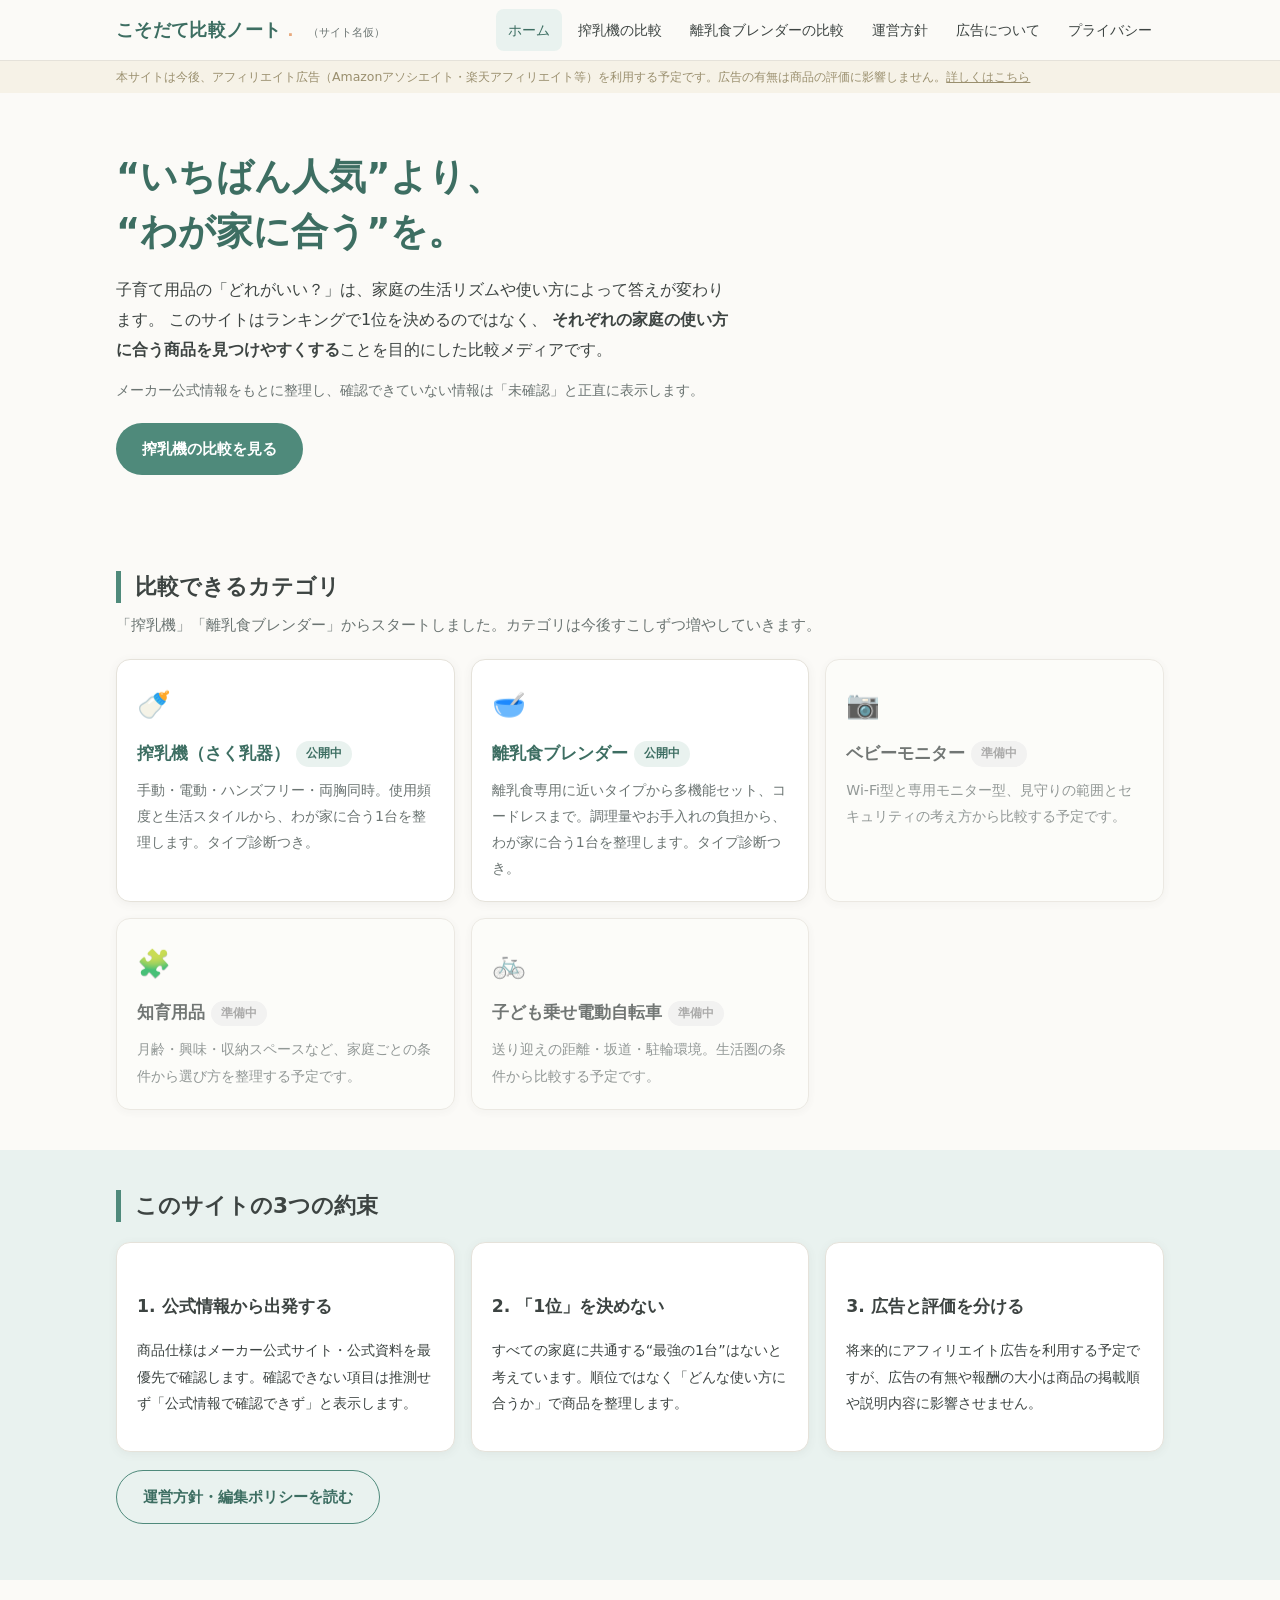
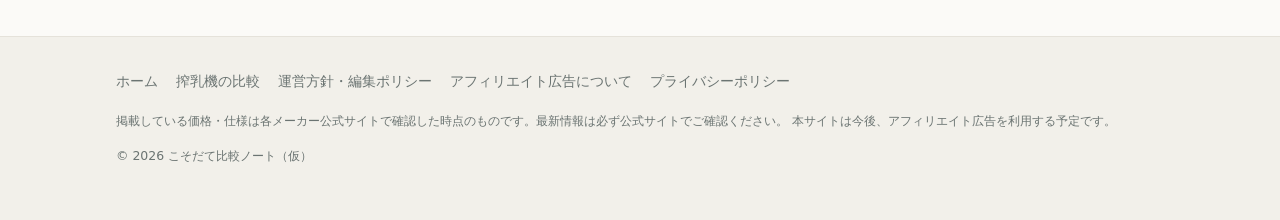
==== public/index.html @ f0be1134 "Initial childcare compare site" ====
<!DOCTYPE html>
<html lang="ja">
<head>
<meta charset="UTF-8">
<meta name="viewport" content="width=device-width, initial-scale=1">
<title>こそだて比較ノート（仮）｜“いちばん人気”より、“わが家に合う”を。</title>
<meta name="description" content="子育て用品の「どれがいい？」は家庭の使い方で答えが変わります。ランキングで1位を決めるのではなく、わが家の使い方に合う商品を見つけるための比較メディアです。">
<link rel="stylesheet" href="assets/css/style.css">
</head>
<body>

<header class="site-header">
  <div class="container header-inner">
    <a class="brand" href="index.html">
      <span class="brand-logo">こそだて比較ノート<span class="brand-dot">．</span></span>
      <span class="brand-tag">（サイト名仮）</span>
    </a>
    <button class="nav-toggle" aria-expanded="false" aria-controls="global-nav">メニュー ☰</button>
    <nav class="global-nav" id="global-nav" aria-label="サイト内メニュー">
      <ul>
        <li><a href="index.html">ホーム</a></li>
        <li><a href="sakunyuki.html">搾乳機の比較</a></li>
        <li><a href="blender.html">離乳食ブレンダーの比較</a></li>
        <li><a href="about.html">運営方針</a></li>
        <li><a href="ads-policy.html">広告について</a></li>
        <li><a href="privacy.html">プライバシー</a></li>
      </ul>
    </nav>
  </div>
</header>

<div class="pr-note">
  <div class="container">
    本サイトは今後、アフィリエイト広告（Amazonアソシエイト・楽天アフィリエイト等）を利用する予定です。広告の有無は商品の評価に影響しません。<a href="ads-policy.html">詳しくはこちら</a>
  </div>
</div>

<main>

  <!-- ヒーロー -->
  <section class="hero">
    <div class="container">
      <h1 class="hero-copy">“いちばん人気”より、<br>“わが家に合う”を。</h1>
      <p class="hero-lead">
        子育て用品の「どれがいい？」は、家庭の生活リズムや使い方によって答えが変わります。
        このサイトはランキングで1位を決めるのではなく、
        <strong>それぞれの家庭の使い方に合う商品を見つけやすくする</strong>ことを目的にした比較メディアです。
      </p>
      <p class="hero-sub">メーカー公式情報をもとに整理し、確認できていない情報は「未確認」と正直に表示します。</p>
      <p style="margin-top:20px;">
        <a class="btn btn-primary" href="sakunyuki.html">搾乳機の比較を見る</a>
      </p>
    </div>
  </section>

  <!-- カテゴリ -->
  <section class="section">
    <div class="container">
      <h2 class="section-title">比較できるカテゴリ</h2>
      <p class="section-lead">「搾乳機」「離乳食ブレンダー」からスタートしました。カテゴリは今後すこしずつ増やしていきます。</p>

      <div class="card-grid">
        <a class="card category-card" href="sakunyuki.html" style="text-decoration:none;">
          <span class="cat-emoji" aria-hidden="true">🍼</span>
          <h3>搾乳機（さく乳器） <span class="badge badge-open">公開中</span></h3>
          <p>手動・電動・ハンズフリー・両胸同時。使用頻度と生活スタイルから、わが家に合う1台を整理します。タイプ診断つき。</p>
        </a>

        <a class="card category-card" href="blender.html" style="text-decoration:none;">
          <span class="cat-emoji" aria-hidden="true">🥣</span>
          <h3>離乳食ブレンダー <span class="badge badge-open">公開中</span></h3>
          <p>離乳食専用に近いタイプから多機能セット、コードレスまで。調理量やお手入れの負担から、わが家に合う1台を整理します。タイプ診断つき。</p>
        </a>

        <div class="card category-card is-coming" aria-disabled="true">
          <span class="cat-emoji" aria-hidden="true">📷</span>
          <h3>ベビーモニター <span class="badge badge-soon">準備中</span></h3>
          <p>Wi-Fi型と専用モニター型、見守りの範囲とセキュリティの考え方から比較する予定です。</p>
        </div>

        <div class="card category-card is-coming" aria-disabled="true">
          <span class="cat-emoji" aria-hidden="true">🧩</span>
          <h3>知育用品 <span class="badge badge-soon">準備中</span></h3>
          <p>月齢・興味・収納スペースなど、家庭ごとの条件から選び方を整理する予定です。</p>
        </div>

        <div class="card category-card is-coming" aria-disabled="true">
          <span class="cat-emoji" aria-hidden="true">🚲</span>
          <h3>子ども乗せ電動自転車 <span class="badge badge-soon">準備中</span></h3>
          <p>送り迎えの距離・坂道・駐輪環境。生活圏の条件から比較する予定です。</p>
        </div>
      </div>
    </div>
  </section>

  <!-- サイトの考え方 -->
  <section class="section section-alt">
    <div class="container">
      <h2 class="section-title">このサイトの3つの約束</h2>
      <div class="card-grid">
        <div class="card">
          <h3>1. 公式情報から出発する</h3>
          <p style="font-size:0.9rem;">商品仕様はメーカー公式サイト・公式資料を最優先で確認します。確認できない項目は推測せず「公式情報で確認できず」と表示します。</p>
        </div>
        <div class="card">
          <h3>2. 「1位」を決めない</h3>
          <p style="font-size:0.9rem;">すべての家庭に共通する“最強の1台”はないと考えています。順位ではなく「どんな使い方に合うか」で商品を整理します。</p>
        </div>
        <div class="card">
          <h3>3. 広告と評価を分ける</h3>
          <p style="font-size:0.9rem;">将来的にアフィリエイト広告を利用する予定ですが、広告の有無や報酬の大小は商品の掲載順や説明内容に影響させません。</p>
        </div>
      </div>
      <p style="margin-top:18px;">
        <a class="btn btn-ghost" href="about.html">運営方針・編集ポリシーを読む</a>
      </p>
    </div>
  </section>

</main>

<footer class="site-footer">
  <div class="container">
    <nav class="footer-nav" aria-label="フッターメニュー">
      <ul>
        <li><a href="index.html">ホーム</a></li>
        <li><a href="sakunyuki.html">搾乳機の比較</a></li>
        <li><a href="about.html">運営方針・編集ポリシー</a></li>
        <li><a href="ads-policy.html">アフィリエイト広告について</a></li>
        <li><a href="privacy.html">プライバシーポリシー</a></li>
      </ul>
    </nav>
    <p class="footer-note">
      掲載している価格・仕様は各メーカー公式サイトで確認した時点のものです。最新情報は必ず公式サイトでご確認ください。
      本サイトは今後、アフィリエイト広告を利用する予定です。
    </p>
    <p class="copyright">© <span id="copyright-year">2026</span> こそだて比較ノート（仮）</p>
  </div>
</footer>

<script src="assets/js/main.js"></script>
</body>
</html>
---- public/assets/css/style.css ----
/* =========================================================
   childcare-compare-site（仮称）共通スタイル
   コンセプト: やさしい・清潔感・可愛すぎない・スマホ最優先
   ========================================================= */

:root {
  /* カラーパレット（やわらかいグリーン×クリーム×スミ色） */
  --c-bg: #fbfaf7;          /* ベース背景（クリーム寄りの白） */
  --c-surface: #ffffff;     /* カード背景 */
  --c-ink: #3d4442;         /* 本文（真っ黒を避けたスミ色） */
  --c-ink-soft: #6b7472;    /* 補足テキスト */
  --c-primary: #4f8a7b;     /* メイン（落ち着いたグリーン） */
  --c-primary-deep: #3d6e62;
  --c-primary-pale: #e9f2ef;
  --c-accent: #e8a87c;      /* アクセント（くすみアプリコット） */
  --c-accent-pale: #fbf0e7;
  --c-line: #e5e2da;        /* 罫線 */
  --c-note: #9a8f6e;        /* 注記 */
  --c-note-bg: #f6f2e7;     /* 注記背景 */
  --c-unverified: #8d8d8d;  /* 未確認バッジ */
  --c-unverified-bg: #efefef;
  --radius: 14px;
  --radius-s: 8px;
  --shadow: 0 2px 10px rgba(80, 90, 85, 0.07);
  --maxw: 1080px;
}

* { box-sizing: border-box; }

html { scroll-behavior: smooth; scroll-padding-top: 72px; }

body {
  margin: 0;
  background: var(--c-bg);
  color: var(--c-ink);
  font-family: "Hiragino Kaku Gothic ProN", "Hiragino Sans", "Yu Gothic UI",
    "Yu Gothic", "Meiryo", system-ui, -apple-system, sans-serif;
  font-size: 16px;
  line-height: 1.85;
  -webkit-text-size-adjust: 100%;
}

img { max-width: 100%; height: auto; }

a { color: var(--c-primary-deep); }
a:hover { opacity: 0.85; }

.container { max-width: var(--maxw); margin: 0 auto; padding: 0 16px; }

/* ---------- ヘッダー ---------- */
.site-header {
  position: sticky; top: 0; z-index: 50;
  background: rgba(251, 250, 247, 0.94);
  backdrop-filter: blur(6px);
  border-bottom: 1px solid var(--c-line);
}
.header-inner {
  display: flex; align-items: center; justify-content: space-between;
  gap: 12px; min-height: 60px;
}
.brand { display: flex; align-items: baseline; gap: 8px; text-decoration: none; }
.brand-logo {
  font-weight: 700; font-size: 1.15rem; color: var(--c-primary-deep);
  letter-spacing: 0.02em;
}
.brand-logo .brand-dot { color: var(--c-accent); }
.brand-tag { font-size: 0.7rem; color: var(--c-ink-soft); }

.global-nav ul {
  display: flex; gap: 4px; list-style: none; margin: 0; padding: 0;
}
.global-nav a {
  display: block; padding: 8px 12px; border-radius: var(--radius-s);
  text-decoration: none; font-size: 0.9rem; color: var(--c-ink);
}
.global-nav a:hover, .global-nav a[aria-current="page"] {
  background: var(--c-primary-pale); color: var(--c-primary-deep); opacity: 1;
}

.nav-toggle {
  display: none; border: 1px solid var(--c-line); background: var(--c-surface);
  border-radius: var(--radius-s); padding: 8px 12px; font-size: 0.85rem;
  color: var(--c-ink); cursor: pointer;
}

@media (max-width: 760px) {
  .nav-toggle { display: inline-block; }
  .global-nav { display: none; width: 100%; }
  .global-nav.is-open { display: block; padding-bottom: 10px; }
  .global-nav ul { flex-direction: column; }
  .header-inner { flex-wrap: wrap; }
}

/* ---------- PR表記バー ---------- */
.pr-note {
  background: var(--c-note-bg); color: var(--c-note);
  font-size: 0.78rem; line-height: 1.6;
  padding: 6px 0;
}
.pr-note a { color: inherit; }

/* ---------- ヒーロー ---------- */
.hero { padding: 56px 0 40px; }
.hero-copy {
  font-size: clamp(1.5rem, 4.5vw, 2.3rem);
  font-weight: 700; line-height: 1.5; margin: 0 0 16px;
  color: var(--c-primary-deep);
}
.hero-lead { max-width: 620px; color: var(--c-ink); margin: 0 0 8px; }
.hero-sub { font-size: 0.85rem; color: var(--c-ink-soft); }

/* ---------- セクション共通 ---------- */
.section { padding: 40px 0; }
.section-alt { background: var(--c-primary-pale); }
.section-title {
  font-size: 1.35rem; font-weight: 700; margin: 0 0 8px;
  padding-left: 14px; border-left: 5px solid var(--c-primary);
  line-height: 1.5;
}
.section-lead { color: var(--c-ink-soft); font-size: 0.92rem; margin-top: 0; }

h3 { font-size: 1.08rem; margin: 1.6em 0 0.6em; }
h4 { font-size: 1rem; margin: 1.4em 0 0.4em; }

/* ---------- カード ---------- */
.card {
  background: var(--c-surface); border: 1px solid var(--c-line);
  border-radius: var(--radius); box-shadow: var(--shadow);
  padding: 20px;
}
.card-grid {
  display: grid; gap: 16px;
  grid-template-columns: repeat(auto-fill, minmax(260px, 1fr));
  margin-top: 20px;
}

.category-card { display: flex; flex-direction: column; gap: 8px; }
.category-card h3 { margin: 0; font-size: 1.05rem; }
.category-card p { margin: 0; font-size: 0.88rem; color: var(--c-ink-soft); flex: 1; }
.category-card .cat-emoji { font-size: 1.7rem; }
.category-card.is-coming { opacity: 0.72; background: #fdfdfb; }

.badge {
  display: inline-block; font-size: 0.72rem; font-weight: 600;
  padding: 2px 10px; border-radius: 999px; vertical-align: middle;
}
.badge-open { background: var(--c-primary-pale); color: var(--c-primary-deep); }
.badge-soon { background: var(--c-unverified-bg); color: var(--c-unverified); }
.badge-new { background: var(--c-accent-pale); color: #b0713e; }

/* ボタン */
.btn {
  display: inline-block; text-decoration: none; text-align: center;
  border-radius: 999px; padding: 12px 26px; font-weight: 600;
  font-size: 0.95rem; border: none; cursor: pointer;
  transition: transform 0.06s ease;
}
.btn:active { transform: scale(0.98); }
.btn-primary { background: var(--c-primary); color: #fff; }
.btn-primary:hover { background: var(--c-primary-deep); opacity: 1; }
.btn-ghost {
  background: transparent; color: var(--c-primary-deep);
  border: 1.5px solid var(--c-primary);
}

/* ---------- 記事本文 ---------- */
.article { max-width: 780px; }
.article p { margin: 0.9em 0; }
.article ul { padding-left: 1.3em; }
.article li { margin: 0.35em 0; }

.note-box {
  background: var(--c-note-bg); border-radius: var(--radius-s);
  padding: 14px 16px; font-size: 0.85rem; color: #7a7052;
  margin: 18px 0;
}
.info-box {
  background: var(--c-primary-pale); border-radius: var(--radius-s);
  padding: 14px 16px; font-size: 0.9rem; margin: 18px 0;
}

/* ---------- タイプ解説 ---------- */
.type-grid {
  display: grid; gap: 14px;
  grid-template-columns: repeat(auto-fill, minmax(240px, 1fr));
  margin: 18px 0;
}
.type-card { padding: 16px; }
.type-card h3 { margin: 0 0 6px; font-size: 1rem; color: var(--c-primary-deep); }
.type-card p { margin: 0; font-size: 0.87rem; }
.type-card .type-meta { font-size: 0.78rem; color: var(--c-ink-soft); display: block; margin-top: 8px; }

/* ---------- 比較表 ---------- */
.table-scroll {
  overflow-x: auto;
  -webkit-overflow-scrolling: touch;
  border: 1px solid var(--c-line);
  border-radius: var(--radius-s);
  background: var(--c-surface);
}
.table-scroll-hint {
  font-size: 0.78rem; color: var(--c-ink-soft); margin: 6px 2px;
}
.compare-table {
  border-collapse: collapse; width: 100%; min-width: 1180px;
  font-size: 0.85rem; line-height: 1.6;
}
.compare-table th, .compare-table td {
  border-bottom: 1px solid var(--c-line);
  border-right: 1px solid #f0eee8;
  padding: 10px 12px; text-align: left; vertical-align: top;
}
.compare-table thead th {
  background: var(--c-primary-pale); color: var(--c-primary-deep);
  font-size: 0.8rem; white-space: nowrap; position: sticky; top: 0;
}
.compare-table tbody th {
  background: #fdfcf9; font-weight: 600; min-width: 11em;
  position: sticky; left: 0; box-shadow: 1px 0 0 var(--c-line);
}
.compare-table .row-label { white-space: nowrap; }

.chip-unverified, .chip-recheck {
  display: inline-block; font-size: 0.72rem; padding: 1px 8px;
  border-radius: 999px; white-space: nowrap;
}
.chip-unverified { background: var(--c-unverified-bg); color: var(--c-unverified); }
.chip-recheck { background: var(--c-accent-pale); color: #b0713e; }

/* ---------- 商品カード ---------- */
.product-card { margin-top: 22px; scroll-margin-top: 80px; }
.product-head { display: flex; flex-wrap: wrap; align-items: baseline; gap: 8px 12px; }
.product-head h3 { margin: 0; font-size: 1.1rem; }
.product-maker { font-size: 0.82rem; color: var(--c-ink-soft); }
.product-price { font-weight: 700; color: var(--c-primary-deep); font-size: 0.95rem; }
.product-price small { font-weight: 400; color: var(--c-ink-soft); }

.spec-list {
  display: grid; grid-template-columns: repeat(auto-fill, minmax(230px, 1fr));
  gap: 4px 18px; list-style: none; margin: 12px 0; padding: 0;
  font-size: 0.86rem;
}
.spec-list li { padding-left: 1.1em; text-indent: -1.1em; }
.spec-list li::before { content: "・"; color: var(--c-primary); }

.fit-box {
  background: var(--c-primary-pale); border-radius: var(--radius-s);
  padding: 10px 14px; font-size: 0.87rem; margin-top: 10px;
}
.fit-box strong { color: var(--c-primary-deep); }

/* 購入リンク仮置き */
.shoplinks {
  display: flex; flex-wrap: wrap; gap: 8px; margin-top: 14px;
  align-items: center;
}
.shoplink {
  display: inline-block; padding: 9px 16px; border-radius: 999px;
  font-size: 0.83rem; font-weight: 600; text-decoration: none;
  border: 1.5px dashed #c9c5bb; color: #8f8b81; background: #faf9f6;
  cursor: default;
}
.shoplink-note { font-size: 0.75rem; color: var(--c-ink-soft); }

/* ---------- 診断 ---------- */
.quiz {
  background: var(--c-surface); border: 1px solid var(--c-line);
  border-radius: var(--radius); box-shadow: var(--shadow);
  padding: 22px; margin-top: 20px;
}
.quiz-progress { font-size: 0.8rem; color: var(--c-ink-soft); margin-bottom: 8px; }
.quiz-q { font-size: 1.05rem; font-weight: 700; margin: 0 0 14px; }
.quiz-options { display: grid; gap: 10px; }
.quiz-option {
  display: block; width: 100%; text-align: left;
  background: var(--c-bg); border: 1.5px solid var(--c-line);
  border-radius: var(--radius-s); padding: 12px 16px;
  font-size: 0.95rem; color: var(--c-ink); cursor: pointer;
  transition: border-color 0.12s ease, background 0.12s ease;
}
.quiz-option:hover, .quiz-option:focus-visible {
  border-color: var(--c-primary); background: var(--c-primary-pale);
}
.quiz-controls { margin-top: 16px; display: flex; gap: 10px; }
.quiz-restart {
  background: none; border: none; color: var(--c-ink-soft);
  font-size: 0.83rem; text-decoration: underline; cursor: pointer; padding: 4px;
}
.quiz-result-type {
  font-size: 1.2rem; font-weight: 700; color: var(--c-primary-deep);
  margin: 4px 0 10px;
}
.quiz-result-note { font-size: 0.8rem; color: var(--c-ink-soft); }
.quiz-candidates { display: grid; gap: 10px; margin: 14px 0; }
.quiz-candidate {
  border: 1px solid var(--c-line); border-radius: var(--radius-s);
  padding: 12px 14px; background: var(--c-bg);
  font-size: 0.9rem; text-decoration: none; color: var(--c-ink);
  display: block;
}
.quiz-candidate:hover { border-color: var(--c-primary); opacity: 1; }
.quiz-candidate strong { color: var(--c-primary-deep); }
.quiz-candidate span { display: block; font-size: 0.8rem; color: var(--c-ink-soft); }

/* ---------- FAQ ---------- */
.faq-item {
  background: var(--c-surface); border: 1px solid var(--c-line);
  border-radius: var(--radius-s); margin-top: 10px; overflow: hidden;
}
.faq-item summary {
  cursor: pointer; padding: 14px 16px; font-weight: 600; font-size: 0.95rem;
  list-style: none; position: relative; padding-right: 40px;
}
.faq-item summary::-webkit-details-marker { display: none; }
.faq-item summary::after {
  content: "＋"; position: absolute; right: 16px; top: 50%;
  transform: translateY(-50%); color: var(--c-primary); font-weight: 700;
}
.faq-item[open] summary::after { content: "－"; }
.faq-item .faq-a { padding: 0 16px 14px; font-size: 0.9rem; }
.faq-item summary .q-mark { color: var(--c-primary); margin-right: 6px; }

/* ---------- 出典 ---------- */
.sources { font-size: 0.82rem; }
.sources ul { padding-left: 1.2em; }
.sources li { margin: 0.3em 0; overflow-wrap: anywhere; }

/* ---------- 目次 ---------- */
.toc {
  background: var(--c-surface); border: 1px solid var(--c-line);
  border-radius: var(--radius-s); padding: 14px 18px; font-size: 0.88rem;
}
.toc-title { font-weight: 700; font-size: 0.85rem; color: var(--c-ink-soft); margin: 0 0 6px; }
.toc ol { margin: 0; padding-left: 1.4em; }
.toc li { margin: 0.25em 0; }
.toc a { text-decoration: none; }
.toc a:hover { text-decoration: underline; }

/* ---------- パンくず ---------- */
.breadcrumb { font-size: 0.78rem; color: var(--c-ink-soft); padding: 12px 0 0; }
.breadcrumb a { color: inherit; }
.breadcrumb ol { list-style: none; display: flex; flex-wrap: wrap; gap: 4px; margin: 0; padding: 0; }
.breadcrumb li + li::before { content: "›"; margin: 0 4px; }

/* ---------- フッター ---------- */
.site-footer {
  margin-top: 56px; background: #f2f0ea; border-top: 1px solid var(--c-line);
  padding: 32px 0 40px; font-size: 0.85rem; color: var(--c-ink-soft);
}
.footer-nav ul {
  list-style: none; display: flex; flex-wrap: wrap; gap: 6px 18px;
  margin: 0 0 14px; padding: 0;
}
.footer-nav a { color: var(--c-ink-soft); text-decoration: none; }
.footer-nav a:hover { text-decoration: underline; }
.footer-note { font-size: 0.78rem; }
.copyright { margin-top: 10px; font-size: 0.78rem; }

/* ---------- 印刷やアクセシビリティ ---------- */
@media (prefers-reduced-motion: reduce) {
  html { scroll-behavior: auto; }
}

/* スマホ微調整 */
@media (max-width: 560px) {
  body { font-size: 15.5px; }
  .hero { padding: 40px 0 28px; }
  .section { padding: 30px 0; }
  .card { padding: 16px; }
  .quiz { padding: 18px 16px; }
  .compare-table tbody th { min-width: 9em; }
}
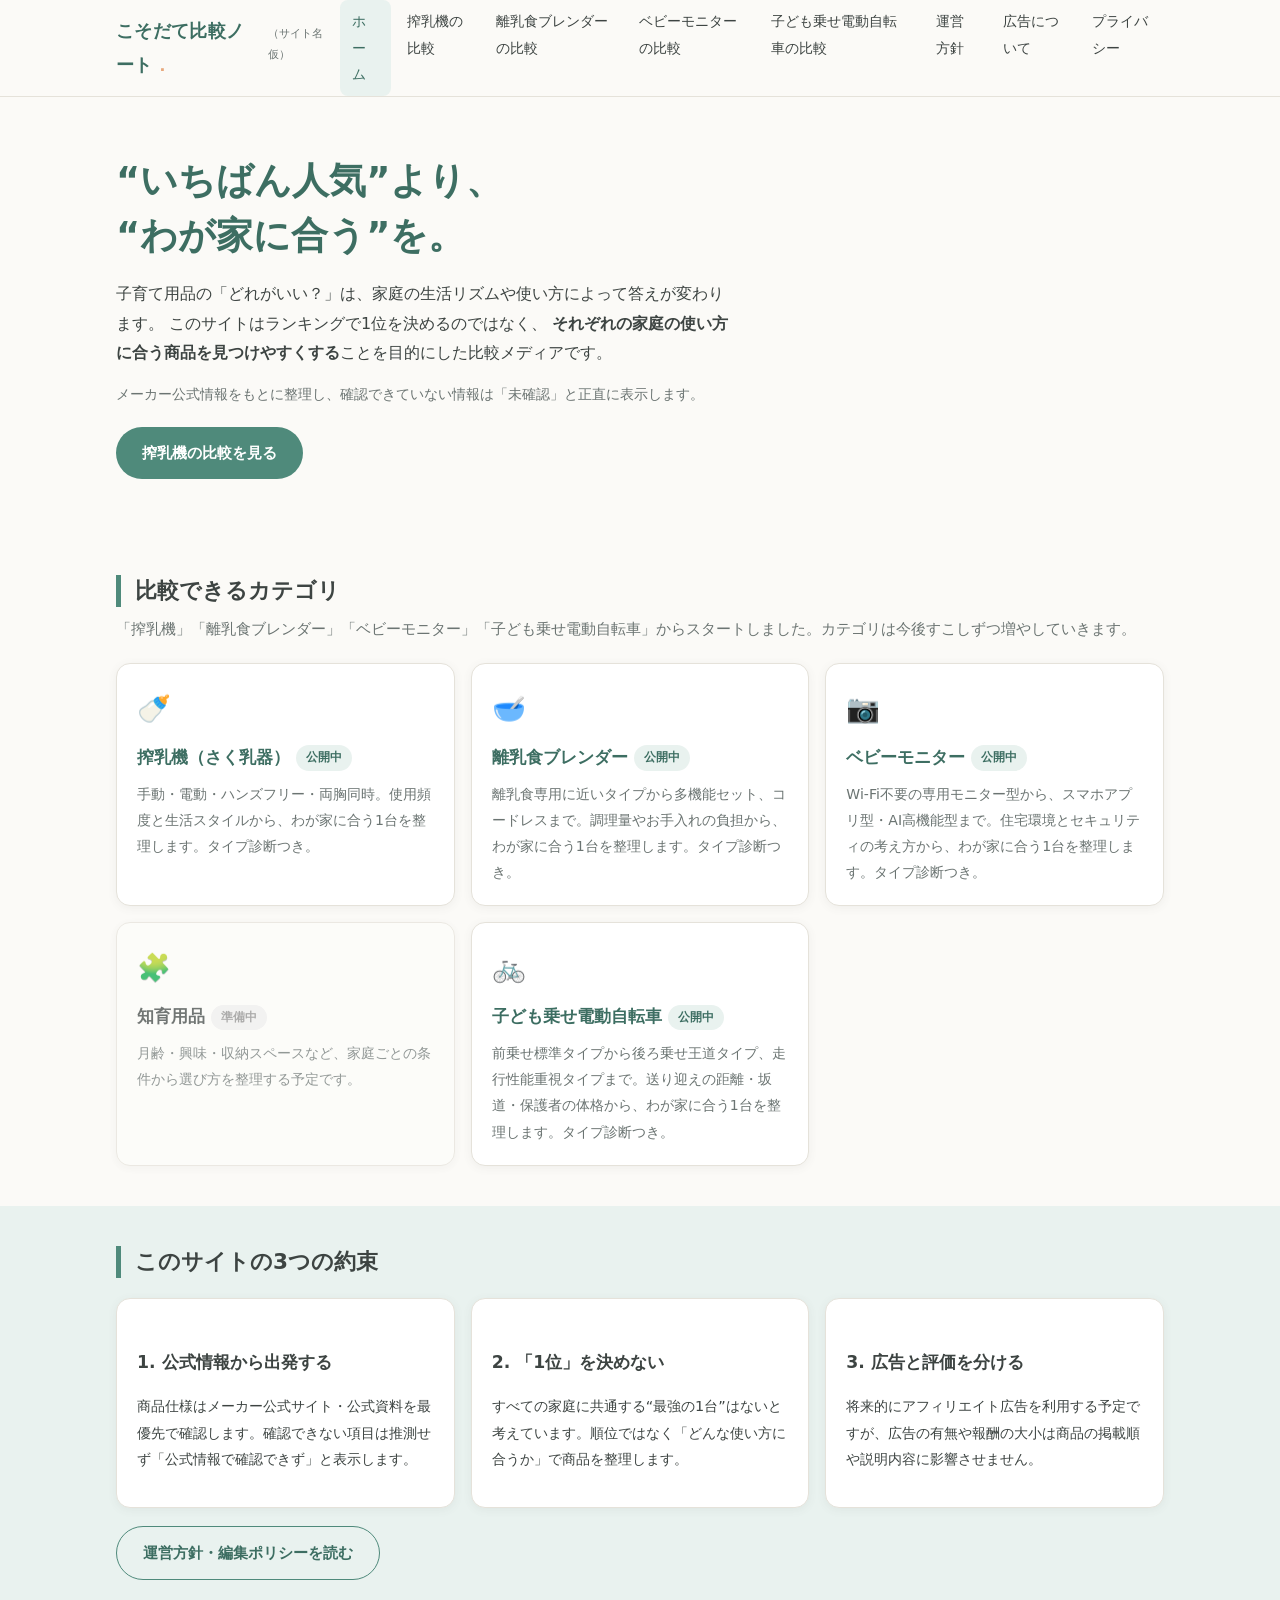
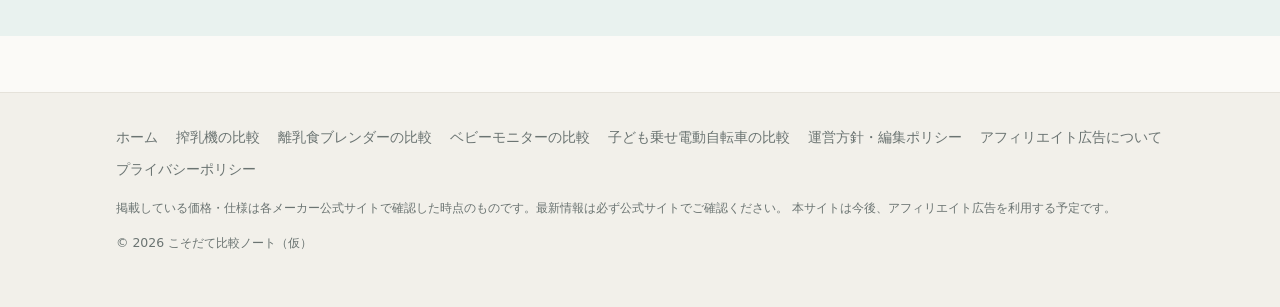
==== commit ef97f27f: "子育て比較サイト更新" ====
--- a/public/index.html
+++ b/public/index.html
@@ -21,6 +21,8 @@
         <li><a href="index.html">ホーム</a></li>
         <li><a href="sakunyuki.html">搾乳機の比較</a></li>
         <li><a href="blender.html">離乳食ブレンダーの比較</a></li>
+        <li><a href="babymonitor.html">ベビーモニターの比較</a></li>
+        <li><a href="kidsbike.html">子ども乗せ電動自転車の比較</a></li>
         <li><a href="about.html">運営方針</a></li>
         <li><a href="ads-policy.html">広告について</a></li>
         <li><a href="privacy.html">プライバシー</a></li>
@@ -28,12 +30,6 @@
     </nav>
   </div>
 </header>
-
-<div class="pr-note">
-  <div class="container">
-    本サイトは今後、アフィリエイト広告（Amazonアソシエイト・楽天アフィリエイト等）を利用する予定です。広告の有無は商品の評価に影響しません。<a href="ads-policy.html">詳しくはこちら</a>
-  </div>
-</div>
 
 <main>
 
@@ -57,7 +53,7 @@
   <section class="section">
     <div class="container">
       <h2 class="section-title">比較できるカテゴリ</h2>
-      <p class="section-lead">「搾乳機」「離乳食ブレンダー」からスタートしました。カテゴリは今後すこしずつ増やしていきます。</p>
+      <p class="section-lead">「搾乳機」「離乳食ブレンダー」「ベビーモニター」「子ども乗せ電動自転車」からスタートしました。カテゴリは今後すこしずつ増やしていきます。</p>
 
       <div class="card-grid">
         <a class="card category-card" href="sakunyuki.html" style="text-decoration:none;">
@@ -72,11 +68,11 @@
           <p>離乳食専用に近いタイプから多機能セット、コードレスまで。調理量やお手入れの負担から、わが家に合う1台を整理します。タイプ診断つき。</p>
         </a>
 
-        <div class="card category-card is-coming" aria-disabled="true">
+        <a class="card category-card" href="babymonitor.html" style="text-decoration:none;">
           <span class="cat-emoji" aria-hidden="true">📷</span>
-          <h3>ベビーモニター <span class="badge badge-soon">準備中</span></h3>
-          <p>Wi-Fi型と専用モニター型、見守りの範囲とセキュリティの考え方から比較する予定です。</p>
-        </div>
+          <h3>ベビーモニター <span class="badge badge-open">公開中</span></h3>
+          <p>Wi-Fi不要の専用モニター型から、スマホアプリ型・AI高機能型まで。住宅環境とセキュリティの考え方から、わが家に合う1台を整理します。タイプ診断つき。</p>
+        </a>
 
         <div class="card category-card is-coming" aria-disabled="true">
           <span class="cat-emoji" aria-hidden="true">🧩</span>
@@ -84,11 +80,11 @@
           <p>月齢・興味・収納スペースなど、家庭ごとの条件から選び方を整理する予定です。</p>
         </div>
 
-        <div class="card category-card is-coming" aria-disabled="true">
+        <a class="card category-card" href="kidsbike.html" style="text-decoration:none;">
           <span class="cat-emoji" aria-hidden="true">🚲</span>
-          <h3>子ども乗せ電動自転車 <span class="badge badge-soon">準備中</span></h3>
-          <p>送り迎えの距離・坂道・駐輪環境。生活圏の条件から比較する予定です。</p>
-        </div>
+          <h3>子ども乗せ電動自転車 <span class="badge badge-open">公開中</span></h3>
+          <p>前乗せ標準タイプから後ろ乗せ王道タイプ、走行性能重視タイプまで。送り迎えの距離・坂道・保護者の体格から、わが家に合う1台を整理します。タイプ診断つき。</p>
+        </a>
       </div>
     </div>
   </section>
@@ -125,6 +121,9 @@
       <ul>
         <li><a href="index.html">ホーム</a></li>
         <li><a href="sakunyuki.html">搾乳機の比較</a></li>
+        <li><a href="blender.html">離乳食ブレンダーの比較</a></li>
+        <li><a href="babymonitor.html">ベビーモニターの比較</a></li>
+        <li><a href="kidsbike.html">子ども乗せ電動自転車の比較</a></li>
         <li><a href="about.html">運営方針・編集ポリシー</a></li>
         <li><a href="ads-policy.html">アフィリエイト広告について</a></li>
         <li><a href="privacy.html">プライバシーポリシー</a></li>
--- a/public/assets/css/style.css
+++ b/public/assets/css/style.css
@@ -91,13 +91,21 @@
   .header-inner { flex-wrap: wrap; }
 }
 
-/* ---------- PR表記バー ---------- */
+/* ---------- PR表記バー（旧・ヘッダー直下版。現在は未使用） ---------- */
 .pr-note {
   background: var(--c-note-bg); color: var(--c-note);
   font-size: 0.78rem; line-height: 1.6;
   padding: 6px 0;
 }
 .pr-note a { color: inherit; }
+
+/* ---------- PR表記（控えめ・商品リンクエリア近接版） ---------- */
+.pr-note-inline {
+  font-size: 0.78rem;
+  color: var(--c-ink-soft);
+  margin: 4px 0 20px;
+}
+.pr-note-inline a { color: inherit; }
 
 /* ---------- ヒーロー ---------- */
 .hero { padding: 56px 0 40px; }
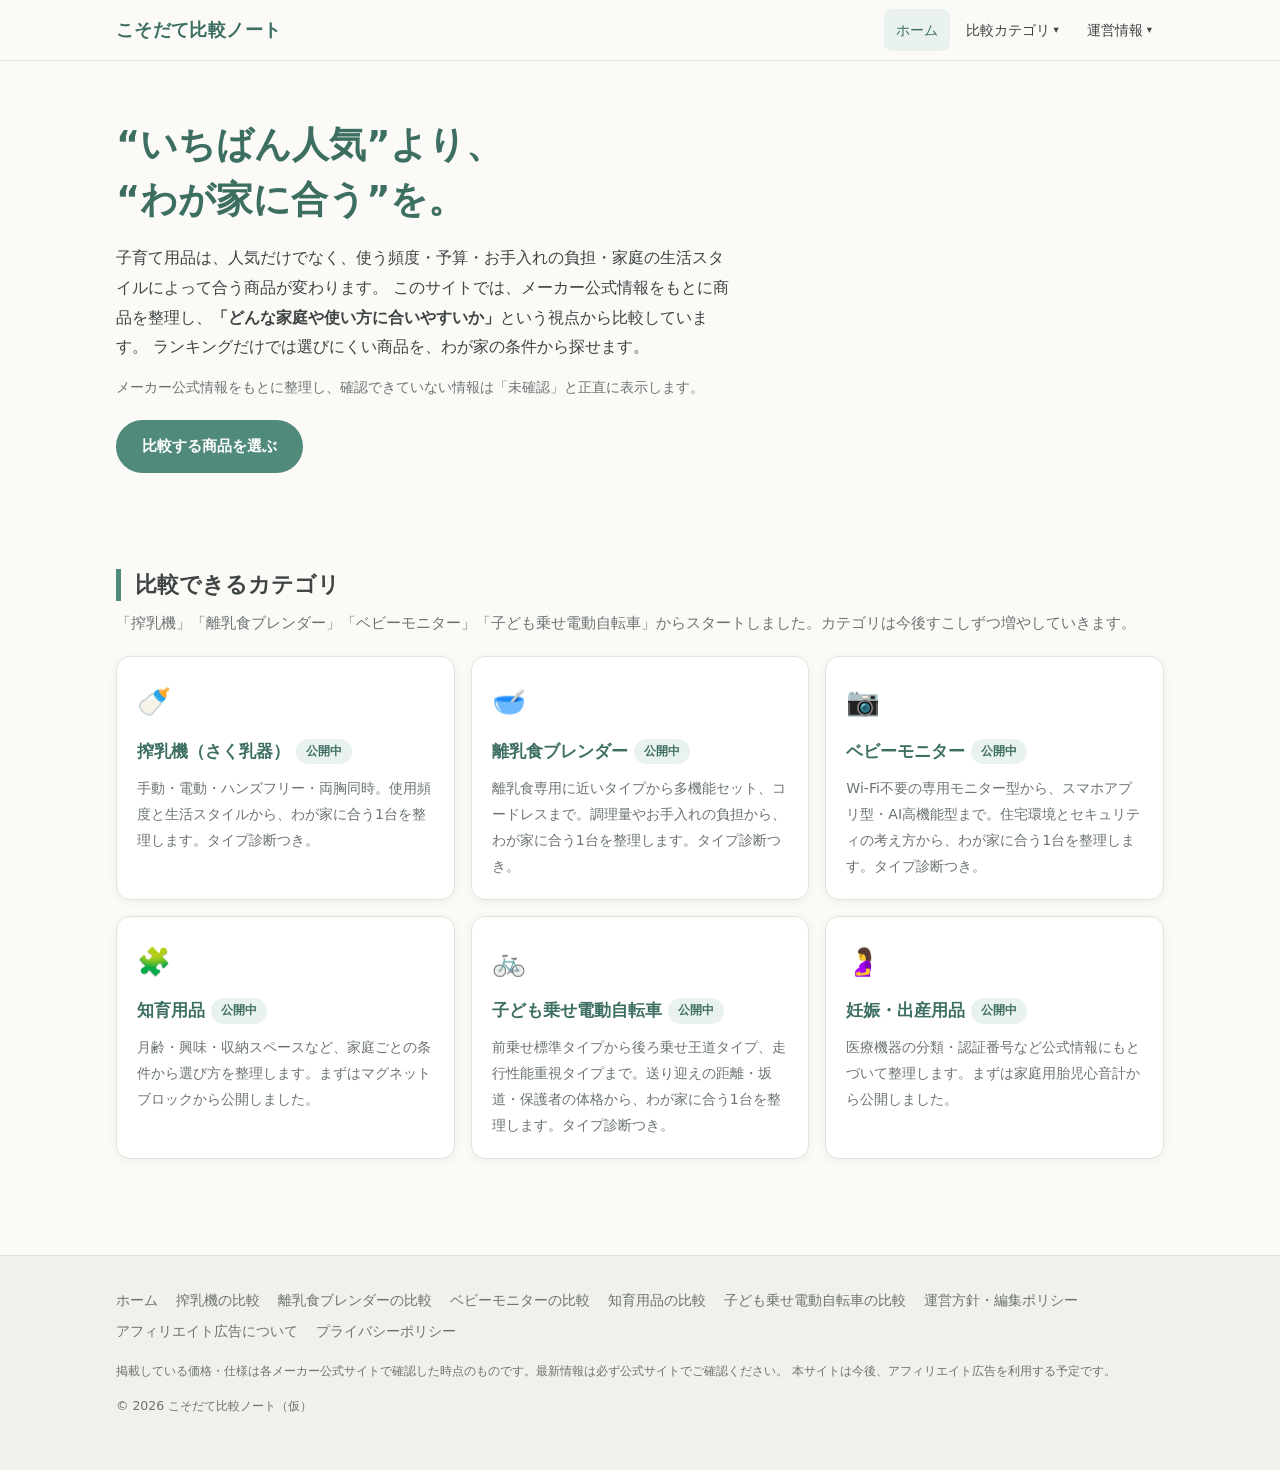
==== commit c4be7501: "比較ページ更新とアフィリエイトリンク追加" ====
--- a/public/index.html
+++ b/public/index.html
@@ -12,20 +12,30 @@
 <header class="site-header">
   <div class="container header-inner">
     <a class="brand" href="index.html">
-      <span class="brand-logo">こそだて比較ノート<span class="brand-dot">．</span></span>
-      <span class="brand-tag">（サイト名仮）</span>
+      <span class="brand-logo">こそだて比較ノート</span>
     </a>
     <button class="nav-toggle" aria-expanded="false" aria-controls="global-nav">メニュー ☰</button>
     <nav class="global-nav" id="global-nav" aria-label="サイト内メニュー">
       <ul>
         <li><a href="index.html">ホーム</a></li>
-        <li><a href="sakunyuki.html">搾乳機の比較</a></li>
-        <li><a href="blender.html">離乳食ブレンダーの比較</a></li>
-        <li><a href="babymonitor.html">ベビーモニターの比較</a></li>
-        <li><a href="kidsbike.html">子ども乗せ電動自転車の比較</a></li>
-        <li><a href="about.html">運営方針</a></li>
-        <li><a href="ads-policy.html">広告について</a></li>
-        <li><a href="privacy.html">プライバシー</a></li>
+        <li class="nav-has-sub">
+          <button class="nav-sub-toggle" aria-expanded="false">比較カテゴリ <span class="nav-caret" aria-hidden="true">▾</span></button>
+          <ul class="nav-submenu">
+            <li><a href="sakunyuki.html">搾乳機の比較</a></li>
+            <li><a href="blender.html">離乳食ブレンダーの比較</a></li>
+            <li><a href="babymonitor.html">ベビーモニターの比較</a></li>
+            <li><a href="chiiku.html">知育用品の比較</a></li>
+            <li><a href="kidsbike.html">子ども乗せ電動自転車の比較</a></li>
+          </ul>
+        </li>
+        <li class="nav-has-sub">
+          <button class="nav-sub-toggle" aria-expanded="false">運営情報 <span class="nav-caret" aria-hidden="true">▾</span></button>
+          <ul class="nav-submenu">
+            <li><a href="about.html">運営方針</a></li>
+            <li><a href="ads-policy.html">広告について</a></li>
+            <li><a href="privacy.html">プライバシー</a></li>
+          </ul>
+        </li>
       </ul>
     </nav>
   </div>
@@ -38,19 +48,19 @@
     <div class="container">
       <h1 class="hero-copy">“いちばん人気”より、<br>“わが家に合う”を。</h1>
       <p class="hero-lead">
-        子育て用品の「どれがいい？」は、家庭の生活リズムや使い方によって答えが変わります。
-        このサイトはランキングで1位を決めるのではなく、
-        <strong>それぞれの家庭の使い方に合う商品を見つけやすくする</strong>ことを目的にした比較メディアです。
+        子育て用品は、人気だけでなく、使う頻度・予算・お手入れの負担・家庭の生活スタイルによって合う商品が変わります。
+        このサイトでは、メーカー公式情報をもとに商品を整理し、<strong>「どんな家庭や使い方に合いやすいか」</strong>という視点から比較しています。
+        ランキングだけでは選びにくい商品を、わが家の条件から探せます。
       </p>
       <p class="hero-sub">メーカー公式情報をもとに整理し、確認できていない情報は「未確認」と正直に表示します。</p>
       <p style="margin-top:20px;">
-        <a class="btn btn-primary" href="sakunyuki.html">搾乳機の比較を見る</a>
+        <a class="btn btn-primary" href="#categories">比較する商品を選ぶ</a>
       </p>
     </div>
   </section>
 
   <!-- カテゴリ -->
-  <section class="section">
+  <section class="section" id="categories">
     <div class="container">
       <h2 class="section-title">比較できるカテゴリ</h2>
       <p class="section-lead">「搾乳機」「離乳食ブレンダー」「ベビーモニター」「子ども乗せ電動自転車」からスタートしました。カテゴリは今後すこしずつ増やしていきます。</p>
@@ -74,42 +84,24 @@
           <p>Wi-Fi不要の専用モニター型から、スマホアプリ型・AI高機能型まで。住宅環境とセキュリティの考え方から、わが家に合う1台を整理します。タイプ診断つき。</p>
         </a>
 
-        <div class="card category-card is-coming" aria-disabled="true">
+        <a class="card category-card" href="chiiku.html" style="text-decoration:none;">
           <span class="cat-emoji" aria-hidden="true">🧩</span>
-          <h3>知育用品 <span class="badge badge-soon">準備中</span></h3>
-          <p>月齢・興味・収納スペースなど、家庭ごとの条件から選び方を整理する予定です。</p>
-        </div>
+          <h3>知育用品 <span class="badge badge-open">公開中</span></h3>
+          <p>月齢・興味・収納スペースなど、家庭ごとの条件から選び方を整理します。まずはマグネットブロックから公開しました。</p>
+        </a>
 
         <a class="card category-card" href="kidsbike.html" style="text-decoration:none;">
           <span class="cat-emoji" aria-hidden="true">🚲</span>
           <h3>子ども乗せ電動自転車 <span class="badge badge-open">公開中</span></h3>
           <p>前乗せ標準タイプから後ろ乗せ王道タイプ、走行性能重視タイプまで。送り迎えの距離・坂道・保護者の体格から、わが家に合う1台を整理します。タイプ診断つき。</p>
         </a>
+
+        <a class="card category-card" href="ninshin-shussan.html" style="text-decoration:none;">
+          <span class="cat-emoji" aria-hidden="true">🤰</span>
+          <h3>妊娠・出産用品 <span class="badge badge-open">公開中</span></h3>
+          <p>医療機器の分類・認証番号など公式情報にもとづいて整理します。まずは家庭用胎児心音計から公開しました。</p>
+        </a>
       </div>
-    </div>
-  </section>
-
-  <!-- サイトの考え方 -->
-  <section class="section section-alt">
-    <div class="container">
-      <h2 class="section-title">このサイトの3つの約束</h2>
-      <div class="card-grid">
-        <div class="card">
-          <h3>1. 公式情報から出発する</h3>
-          <p style="font-size:0.9rem;">商品仕様はメーカー公式サイト・公式資料を最優先で確認します。確認できない項目は推測せず「公式情報で確認できず」と表示します。</p>
-        </div>
-        <div class="card">
-          <h3>2. 「1位」を決めない</h3>
-          <p style="font-size:0.9rem;">すべての家庭に共通する“最強の1台”はないと考えています。順位ではなく「どんな使い方に合うか」で商品を整理します。</p>
-        </div>
-        <div class="card">
-          <h3>3. 広告と評価を分ける</h3>
-          <p style="font-size:0.9rem;">将来的にアフィリエイト広告を利用する予定ですが、広告の有無や報酬の大小は商品の掲載順や説明内容に影響させません。</p>
-        </div>
-      </div>
-      <p style="margin-top:18px;">
-        <a class="btn btn-ghost" href="about.html">運営方針・編集ポリシーを読む</a>
-      </p>
     </div>
   </section>
 
@@ -123,6 +115,7 @@
         <li><a href="sakunyuki.html">搾乳機の比較</a></li>
         <li><a href="blender.html">離乳食ブレンダーの比較</a></li>
         <li><a href="babymonitor.html">ベビーモニターの比較</a></li>
+        <li><a href="chiiku.html">知育用品の比較</a></li>
         <li><a href="kidsbike.html">子ども乗せ電動自転車の比較</a></li>
         <li><a href="about.html">運営方針・編集ポリシー</a></li>
         <li><a href="ads-policy.html">アフィリエイト広告について</a></li>
--- a/public/assets/css/style.css
+++ b/public/assets/css/style.css
@@ -58,20 +58,23 @@
   display: flex; align-items: center; justify-content: space-between;
   gap: 12px; min-height: 60px;
 }
-.brand { display: flex; align-items: baseline; gap: 8px; text-decoration: none; }
+.brand {
+  display: flex; align-items: baseline; gap: 8px; text-decoration: none;
+  flex-shrink: 0;
+}
 .brand-logo {
   font-weight: 700; font-size: 1.15rem; color: var(--c-primary-deep);
-  letter-spacing: 0.02em;
+  letter-spacing: 0.02em; white-space: nowrap;
 }
 .brand-logo .brand-dot { color: var(--c-accent); }
-.brand-tag { font-size: 0.7rem; color: var(--c-ink-soft); }
-
-.global-nav ul {
+
+.global-nav > ul {
   display: flex; gap: 4px; list-style: none; margin: 0; padding: 0;
 }
 .global-nav a {
   display: block; padding: 8px 12px; border-radius: var(--radius-s);
   text-decoration: none; font-size: 0.9rem; color: var(--c-ink);
+  white-space: nowrap;
 }
 .global-nav a:hover, .global-nav a[aria-current="page"] {
   background: var(--c-primary-pale); color: var(--c-primary-deep); opacity: 1;
@@ -83,12 +86,47 @@
   color: var(--c-ink); cursor: pointer;
 }
 
+/* ---------- ヘッダーのドロップダウン（比較カテゴリ／運営情報） ---------- */
+.nav-has-sub { position: relative; }
+.nav-sub-toggle {
+  display: flex; align-items: center; gap: 4px;
+  padding: 8px 12px; border-radius: var(--radius-s);
+  background: none; border: none; font: inherit; font-size: 0.9rem;
+  color: var(--c-ink); cursor: pointer; white-space: nowrap;
+}
+.nav-sub-toggle:hover, .nav-has-sub.is-open .nav-sub-toggle {
+  background: var(--c-primary-pale); color: var(--c-primary-deep);
+}
+.nav-caret { font-size: 0.65rem; transition: transform 0.15s ease; }
+.nav-has-sub.is-open .nav-caret { transform: rotate(180deg); }
+
+.nav-submenu {
+  list-style: none; margin: 0; padding: 6px; display: none;
+  position: absolute; top: calc(100% + 4px); left: 0; min-width: 210px;
+  background: var(--c-surface); border: 1px solid var(--c-line);
+  border-radius: var(--radius-s); box-shadow: var(--shadow); z-index: 60;
+}
+.nav-has-sub.is-open .nav-submenu { display: block; }
+.nav-submenu a {
+  display: block; padding: 8px 10px; border-radius: var(--radius-s);
+  font-size: 0.88rem; white-space: nowrap;
+}
+.nav-submenu a:hover, .nav-submenu a[aria-current="page"] {
+  background: var(--c-primary-pale); color: var(--c-primary-deep); opacity: 1;
+}
+
 @media (max-width: 760px) {
   .nav-toggle { display: inline-block; }
   .global-nav { display: none; width: 100%; }
   .global-nav.is-open { display: block; padding-bottom: 10px; }
-  .global-nav ul { flex-direction: column; }
+  .global-nav > ul { flex-direction: column; }
   .header-inner { flex-wrap: wrap; }
+
+  .nav-submenu {
+    position: static; box-shadow: none; border: none;
+    padding: 0 0 4px 14px; min-width: 0;
+  }
+  .nav-submenu a { white-space: normal; }
 }
 
 /* ---------- PR表記バー（旧・ヘッダー直下版。現在は未使用） ---------- */
@@ -187,6 +225,17 @@
   padding: 14px 16px; font-size: 0.9rem; margin: 18px 0;
 }
 
+/* ---------- 医療機器ページ用の注意書き（目立たせる） ---------- */
+.medical-notice {
+  background: #fdeeec; border: 2px solid #d98274; border-radius: var(--radius-s);
+  padding: 16px 18px; font-size: 0.92rem; line-height: 1.85;
+  color: #8a3b2e; margin: 18px 0;
+}
+.medical-notice strong { color: #8a3b2e; }
+.medical-notice p { margin: 0.5em 0; }
+.medical-notice p:first-child { margin-top: 0; }
+.medical-notice p:last-child { margin-bottom: 0; }
+
 /* ---------- タイプ解説 ---------- */
 .type-grid {
   display: grid; gap: 14px;
@@ -256,6 +305,48 @@
   padding: 10px 14px; font-size: 0.87rem; margin-top: 10px;
 }
 .fit-box strong { color: var(--c-primary-deep); }
+.fit-box p { margin: 4px 0; }
+.fit-box p:first-child { margin-top: 0; }
+.fit-box p:last-child { margin-bottom: 0; }
+
+/* ---------- 使い方から候補を絞る（簡易ガイド） ---------- */
+.quick-guide { margin: 18px 0 4px; }
+.quick-guide-heading { font-size: 1.05rem; color: var(--c-primary-deep); margin: 0 0 4px; }
+.quick-guide-lead { color: var(--c-ink-soft); font-size: 0.88rem; margin: 0 0 12px; }
+.quick-guide-grid {
+  display: grid; gap: 12px;
+  grid-template-columns: repeat(auto-fill, minmax(220px, 1fr));
+}
+.quick-guide-item {
+  display: flex; flex-direction: column; gap: 6px;
+  text-decoration: none; padding: 14px 16px;
+  transition: border-color 0.15s ease, transform 0.06s ease;
+}
+.quick-guide-item:hover { border-color: var(--c-primary); }
+.quick-guide-item:active { transform: scale(0.99); }
+.quick-guide-cond { font-size: 0.78rem; color: var(--c-ink-soft); }
+.quick-guide-type { font-size: 0.98rem; font-weight: 700; color: var(--c-primary-deep); }
+
+/* ---------- 目的別の簡易比較（スマホ向け小型ブロック） ---------- */
+.mini-compare-group { margin: 20px 0; }
+.mini-compare-heading { font-size: 0.96rem; color: var(--c-primary-deep); margin: 0 0 10px; }
+.mini-compare-cards {
+  display: grid; gap: 12px;
+  grid-template-columns: repeat(auto-fill, minmax(220px, 1fr));
+}
+.mini-compare-card {
+  display: flex; flex-direction: column; gap: 6px;
+  text-decoration: none; padding: 14px 16px;
+  transition: border-color 0.15s ease, transform 0.06s ease;
+}
+.mini-compare-card:hover { border-color: var(--c-primary); }
+.mini-compare-card:active { transform: scale(0.99); }
+.mini-compare-top { display: flex; justify-content: space-between; align-items: baseline; gap: 8px; }
+.mini-compare-name { font-size: 0.88rem; font-weight: 700; color: var(--c-ink); }
+.mini-compare-price { font-size: 0.85rem; font-weight: 700; color: var(--c-primary-deep); white-space: nowrap; }
+.mini-compare-type { font-size: 0.74rem; color: var(--c-ink-soft); }
+.mini-compare-reason { font-size: 0.82rem; margin: 0; color: var(--c-ink); }
+.mini-compare-link { font-size: 0.78rem; color: var(--c-primary-deep); font-weight: 600; margin-top: auto; }
 
 /* 購入リンク仮置き */
 .shoplinks {
@@ -269,6 +360,12 @@
   cursor: default;
 }
 .shoplink-note { font-size: 0.75rem; color: var(--c-ink-soft); }
+.shoplink.is-live {
+  border-style: solid; border-color: var(--c-primary);
+  color: var(--c-primary-deep); background: var(--c-primary-pale);
+  cursor: pointer;
+}
+.shoplink.is-live:hover { opacity: 0.85; }
 
 /* ---------- 診断 ---------- */
 .quiz {
